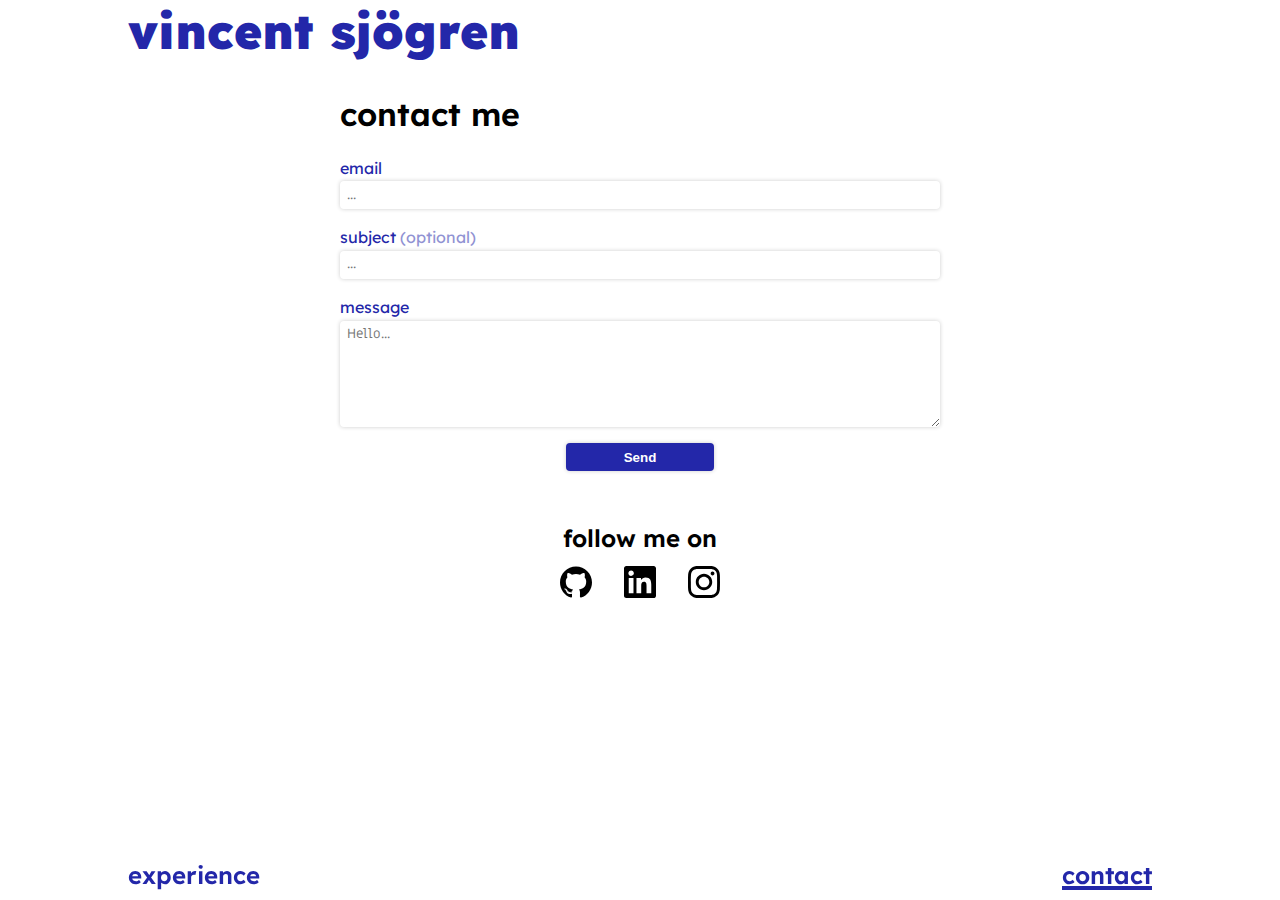
==== contact.html @ 97a60934 "initial commit" ====
<!DOCTYPE html>
<html lang="en">

<head>
    <meta charset="UTF-8">
    <meta name="viewport" content="width=device-width, initial-scale=1.0">
    <link rel="preconnect" href="https://fonts.googleapis.com">
    <link rel="preconnect" href="https://fonts.gstatic.com" crossorigin>
    <link
        href="https://fonts.googleapis.com/css2?family=Lexend:wght@400;500;600;700;800;900&family=Miriam+Libre&display=swap"
        rel="stylesheet">
    <link rel="stylesheet" type="text/css" href="css/color.css">
    <link rel="stylesheet" type="text/css" href="css/typography.css">
    <link rel="stylesheet" type="text/css" href="css/main.css">
    <link rel="stylesheet" type="text/css" href="css/form.css">
    <link rel="stylesheet" type="text/css" href="css/contact.css">
    <title>Vincent Sjögren - Contact</title>
</head>

<body>
    <header>
        <a class="logo" href="index.html" title="Home">
            Vincent Sjögren
        </a>
    </header>

    <main>
        <section>
            <h1>Contact Me</h1>
            <form action="" method="POST">
                <div class="input-container">
                    <label for="email">Email</label>
                    <input type="email" name="email" id="email"
                        placeholder="..." required>
                </div>
                <div class="input-container">
                    <label for="subject">Subject
                        <span class="semi-transparent">
                            (optional)
                        </span>
                    </label>
                    <input type="text" name="subject" id="subject"
                        placeholder="..." maxlength="50">
                </div>
                <div class="input-container">
                    <label for="message">Message</label>
                    <textarea name="message" id="message" cols="30" rows="8"
                        placeholder="Hello..." required></textarea>
                </div>
                <button name="contact_submit">Send</button>
            </form>
            <article class="social">
                <h2>Follow me on</h2>
                <div class="icon-container">
                    <!--
                        Icons downloaded from: https://github.com/gilbarbara/logos 
                    -->
                    <a class="icon-link" href="https://github.com/VinSjo"
                        title="Follow me on GitHub" target="_blank">
                        <svg class="icon" width="32px" height="32px"
                            viewBox="0 0 256 250" version="1.1"
                            xmlns="http://www.w3.org/2000/svg"
                            xmlns:xlink="http://www.w3.org/1999/xlink"
                            preserveAspectRatio="xMidYMid">
                            <g>
                                <path
                                    d="M128.00106,0 C57.3172926,0 0,57.3066942 0,128.00106 C0,184.555281 36.6761997,232.535542 87.534937,249.460899 C93.9320223,250.645779 96.280588,246.684165 96.280588,243.303333 C96.280588,240.251045 96.1618878,230.167899 96.106777,219.472176 C60.4967585,227.215235 52.9826207,204.369712 52.9826207,204.369712 C47.1599584,189.574598 38.770408,185.640538 38.770408,185.640538 C27.1568785,177.696113 39.6458206,177.859325 39.6458206,177.859325 C52.4993419,178.762293 59.267365,191.04987 59.267365,191.04987 C70.6837675,210.618423 89.2115753,204.961093 96.5158685,201.690482 C97.6647155,193.417512 100.981959,187.77078 104.642583,184.574357 C76.211799,181.33766 46.324819,170.362144 46.324819,121.315702 C46.324819,107.340889 51.3250588,95.9223682 59.5132437,86.9583937 C58.1842268,83.7344152 53.8029229,70.715562 60.7532354,53.0843636 C60.7532354,53.0843636 71.5019501,49.6441813 95.9626412,66.2049595 C106.172967,63.368876 117.123047,61.9465949 128.00106,61.8978432 C138.879073,61.9465949 149.837632,63.368876 160.067033,66.2049595 C184.49805,49.6441813 195.231926,53.0843636 195.231926,53.0843636 C202.199197,70.715562 197.815773,83.7344152 196.486756,86.9583937 C204.694018,95.9223682 209.660343,107.340889 209.660343,121.315702 C209.660343,170.478725 179.716133,181.303747 151.213281,184.472614 C155.80443,188.444828 159.895342,196.234518 159.895342,208.176593 C159.895342,225.303317 159.746968,239.087361 159.746968,243.303333 C159.746968,246.709601 162.05102,250.70089 168.53925,249.443941 C219.370432,232.499507 256,184.536204 256,128.00106 C256,57.3066942 198.691187,0 128.00106,0 Z M47.9405593,182.340212 C47.6586465,182.976105 46.6581745,183.166873 45.7467277,182.730227 C44.8183235,182.312656 44.2968914,181.445722 44.5978808,180.80771 C44.8734344,180.152739 45.876026,179.97045 46.8023103,180.409216 C47.7328342,180.826786 48.2627451,181.702199 47.9405593,182.340212 Z M54.2367892,187.958254 C53.6263318,188.524199 52.4329723,188.261363 51.6232682,187.366874 C50.7860088,186.474504 50.6291553,185.281144 51.2480912,184.70672 C51.8776254,184.140775 53.0349512,184.405731 53.8743302,185.298101 C54.7115892,186.201069 54.8748019,187.38595 54.2367892,187.958254 Z M58.5562413,195.146347 C57.7719732,195.691096 56.4895886,195.180261 55.6968417,194.042013 C54.9125733,192.903764 54.9125733,191.538713 55.713799,190.991845 C56.5086651,190.444977 57.7719732,190.936735 58.5753181,192.066505 C59.3574669,193.22383 59.3574669,194.58888 58.5562413,195.146347 Z M65.8613592,203.471174 C65.1597571,204.244846 63.6654083,204.03712 62.5716717,202.981538 C61.4524999,201.94927 61.1409122,200.484596 61.8446341,199.710926 C62.5547146,198.935137 64.0575422,199.15346 65.1597571,200.200564 C66.2704506,201.230712 66.6095936,202.705984 65.8613592,203.471174 Z M75.3025151,206.281542 C74.9930474,207.284134 73.553809,207.739857 72.1039724,207.313809 C70.6562556,206.875043 69.7087748,205.700761 70.0012857,204.687571 C70.302275,203.678621 71.7478721,203.20382 73.2083069,203.659543 C74.6539041,204.09619 75.6035048,205.261994 75.3025151,206.281542 Z M86.046947,207.473627 C86.0829806,208.529209 84.8535871,209.404622 83.3316829,209.4237 C81.8013,209.457614 80.563428,208.603398 80.5464708,207.564772 C80.5464708,206.498591 81.7483088,205.631657 83.2786917,205.606221 C84.8005962,205.576546 86.046947,206.424403 86.046947,207.473627 Z M96.6021471,207.069023 C96.7844366,208.099171 95.7267341,209.156872 94.215428,209.438785 C92.7295577,209.710099 91.3539086,209.074206 91.1652603,208.052538 C90.9808515,206.996955 92.0576306,205.939253 93.5413813,205.66582 C95.054807,205.402984 96.4092596,206.021919 96.6021471,207.069023 Z">
                                </path>
                            </g>
                        </svg>
                    </a>
                    <a class="icon-link"
                        href="https://www.linkedin.com/in/vincent-sj%C3%B6gren-547681159"
                        title="Follow me on Linkedin" target="_blank">
                        <svg class="icon" width="32px" height="32px"
                            viewBox="0 0 256 256" version="1.1"
                            xmlns="http://www.w3.org/2000/svg"
                            xmlns:xlink="http://www.w3.org/1999/xlink"
                            preserveAspectRatio="xMidYMid">
                            <g>
                                <path
                                    d="M218.123122,218.127392 L180.191928,218.127392 L180.191928,158.724263 C180.191928,144.559023 179.939053,126.323993 160.463756,126.323993 C140.707926,126.323993 137.685284,141.757585 137.685284,157.692986 L137.685284,218.123441 L99.7540894,218.123441 L99.7540894,95.9665207 L136.168036,95.9665207 L136.168036,112.660562 L136.677736,112.660562 C144.102746,99.9650027 157.908637,92.3824528 172.605689,92.9280076 C211.050535,92.9280076 218.138927,118.216023 218.138927,151.114151 L218.123122,218.127392 Z M56.9550587,79.2685282 C44.7981969,79.2707099 34.9413443,69.4171797 34.9391618,57.260052 C34.93698,45.1029244 44.7902948,35.2458562 56.9471566,35.2436736 C69.1040185,35.2414916 78.9608713,45.0950217 78.963054,57.2521493 C78.9641017,63.090208 76.6459976,68.6895714 72.5186979,72.8184433 C68.3913982,76.9473153 62.7929898,79.26748 56.9550587,79.2685282 M75.9206558,218.127392 L37.94995,218.127392 L37.94995,95.9665207 L75.9206558,95.9665207 L75.9206558,218.127392 Z M237.033403,0.0182577091 L18.8895249,0.0182577091 C8.57959469,-0.0980923971 0.124827038,8.16056231 -0.001,18.4706066 L-0.001,237.524091 C0.120519052,247.839103 8.57460631,256.105934 18.8895249,255.9977 L237.033403,255.9977 C247.368728,256.125818 255.855922,247.859464 255.999,237.524091 L255.999,18.4548016 C255.851624,8.12438979 247.363742,-0.133792868 237.033403,0.000790807055">
                                </path>
                            </g>
                        </svg>
                    </a>
                    <a class="icon-link"
                        href="https://www.instagram.com/vincentsjogren/"
                        title="Follow me on Instagram" target="_blank">
                        <svg class="icon" width="32px" height="32px"
                            viewBox="0 0 256 256" version="1.1"
                            xmlns="http://www.w3.org/2000/svg"
                            xmlns:xlink="http://www.w3.org/1999/xlink"
                            preserveAspectRatio="xMidYMid">
                            <g>
                                <path
                                    d="M127.999746,23.06353 C162.177385,23.06353 166.225393,23.1936027 179.722476,23.8094161 C192.20235,24.3789926 198.979853,26.4642218 203.490736,28.2166477 C209.464938,30.5386501 213.729395,33.3128586 218.208268,37.7917319 C222.687141,42.2706052 225.46135,46.5350617 227.782844,52.5092638 C229.535778,57.0201472 231.621007,63.7976504 232.190584,76.277016 C232.806397,89.7746075 232.93647,93.8226147 232.93647,128.000254 C232.93647,162.177893 232.806397,166.225901 232.190584,179.722984 C231.621007,192.202858 229.535778,198.980361 227.782844,203.491244 C225.46135,209.465446 222.687141,213.729903 218.208268,218.208776 C213.729395,222.687649 209.464938,225.461858 203.490736,227.783352 C198.979853,229.536286 192.20235,231.621516 179.722476,232.191092 C166.227425,232.806905 162.179418,232.936978 127.999746,232.936978 C93.8200742,232.936978 89.772067,232.806905 76.277016,232.191092 C63.7971424,231.621516 57.0196391,229.536286 52.5092638,227.783352 C46.5345536,225.461858 42.2700971,222.687649 37.7912238,218.208776 C33.3123505,213.729903 30.538142,209.465446 28.2166477,203.491244 C26.4637138,198.980361 24.3784845,192.202858 23.808908,179.723492 C23.1930946,166.225901 23.0630219,162.177893 23.0630219,128.000254 C23.0630219,93.8226147 23.1930946,89.7746075 23.808908,76.2775241 C24.3784845,63.7976504 26.4637138,57.0201472 28.2166477,52.5092638 C30.538142,46.5350617 33.3123505,42.2706052 37.7912238,37.7917319 C42.2700971,33.3128586 46.5345536,30.5386501 52.5092638,28.2166477 C57.0196391,26.4642218 63.7971424,24.3789926 76.2765079,23.8094161 C89.7740994,23.1936027 93.8221066,23.06353 127.999746,23.06353 M127.999746,0 C93.2367791,0 88.8783247,0.147348072 75.2257637,0.770274749 C61.601148,1.39218523 52.2968794,3.55566141 44.1546281,6.72008828 C35.7374966,9.99121548 28.5992446,14.3679613 21.4833489,21.483857 C14.3674532,28.5997527 9.99070739,35.7380046 6.71958019,44.1551362 C3.55515331,52.2973875 1.39167714,61.6016561 0.769766653,75.2262718 C0.146839975,88.8783247 0,93.2372872 0,128.000254 C0,162.763221 0.146839975,167.122183 0.769766653,180.774236 C1.39167714,194.398852 3.55515331,203.703121 6.71958019,211.845372 C9.99070739,220.261995 14.3674532,227.400755 21.4833489,234.516651 C28.5992446,241.632547 35.7374966,246.009293 44.1546281,249.28042 C52.2968794,252.444847 61.601148,254.608323 75.2257637,255.230233 C88.8783247,255.85316 93.2367791,256 127.999746,256 C162.762713,256 167.121675,255.85316 180.773728,255.230233 C194.398344,254.608323 203.702613,252.444847 211.844864,249.28042 C220.261995,246.009293 227.400247,241.632547 234.516143,234.516651 C241.632039,227.400755 246.008785,220.262503 249.279912,211.845372 C252.444339,203.703121 254.607815,194.398852 255.229725,180.774236 C255.852652,167.122183 256,162.763221 256,128.000254 C256,93.2372872 255.852652,88.8783247 255.229725,75.2262718 C254.607815,61.6016561 252.444339,52.2973875 249.279912,44.1551362 C246.008785,35.7380046 241.632039,28.5997527 234.516143,21.483857 C227.400247,14.3679613 220.261995,9.99121548 211.844864,6.72008828 C203.702613,3.55566141 194.398344,1.39218523 180.773728,0.770274749 C167.121675,0.147348072 162.762713,0 127.999746,0 Z M127.999746,62.2703115 C91.698262,62.2703115 62.2698034,91.69877 62.2698034,128.000254 C62.2698034,164.301738 91.698262,193.730197 127.999746,193.730197 C164.30123,193.730197 193.729689,164.301738 193.729689,128.000254 C193.729689,91.69877 164.30123,62.2703115 127.999746,62.2703115 Z M127.999746,170.667175 C104.435741,170.667175 85.3328252,151.564259 85.3328252,128.000254 C85.3328252,104.436249 104.435741,85.3333333 127.999746,85.3333333 C151.563751,85.3333333 170.666667,104.436249 170.666667,128.000254 C170.666667,151.564259 151.563751,170.667175 127.999746,170.667175 Z M211.686338,59.6734287 C211.686338,68.1566129 204.809755,75.0337031 196.326571,75.0337031 C187.843387,75.0337031 180.966297,68.1566129 180.966297,59.6734287 C180.966297,51.1902445 187.843387,44.3136624 196.326571,44.3136624 C204.809755,44.3136624 211.686338,51.1902445 211.686338,59.6734287 Z">
                                </path>
                            </g>
                        </svg>
                    </a>
                </div>
            </article>
        </section>
    </main>

    <nav>
        <a href="experience.html" title="My experience">Experience</a>
        <a class="current" href="contact.html" title="You are here">Contact</a>
    </nav>

</body>

</html>
---- css/color.css ----
:root {
	--bg-color: #ffffff;
	--bg-color-nav: rgba(255, 255, 255, 0.8);
	--text-color: #000000;
	--accent-color: #2327a9;
	--box-shadow: 0 0 4px rgba(0, 0, 0, 0.2);
}

*:focus {
	outline-color: var(--accent-color);
}

body {
	background-color: var(--bg-color);
	color: var(--text-color);
}

a {
	color: var(--accent-color);
	text-decoration-color: transparent;
}

a:hover {
	text-decoration-color: var(--accent-color);
}

nav {
	background-color: var(--bg-color-nav);
}

input,
textarea {
	box-shadow: var(--box-shadow);
}

label {
	color: var(--accent-color);
}

button {
	background-color: var(--accent-color);
	color: var(--bg-color);
	box-shadow: var(--box-shadow);
}

button:hover,
button:active,
button:focus {
	background-color: var(--bg-color);
	color: var(--accent-color);
}

iframe {
	box-shadow: var(--box-shadow);
}

li::before {
	color: var(--accent-color);
}

nav a.current {
	text-decoration-color: var(--accent-color);
}

nav a:hover,
.logo:hover {
	color: var(--link-color);
	text-decoration-color: var(--text-color);
}

.semi-transparent {
	opacity: 0.5;
}

.icon-link svg {
	fill: var(--text-color);
}

.icon-link:hover svg {
	fill: var(--accent-color);
}
---- css/typography.css ----
* {
	line-height: 160%;
}

body {
	font-family: "Lexend", Arial, Helvetica, sans-serif;
}

a {
	text-decoration-thickness: 0.15em;
}

h1 {
	font-size: 2rem;
}
h2 {
	font-size: 1.5rem;
}
h3 {
	font-size: 1.3rem;
}
h4 {
	font-size: 1rem;
}

h1,
h2,
h3,
h4 {
	font-weight: 600;
	text-transform: lowercase;
}

p {
	margin-top: 0.5em;
}

nav {
	font-size: 1.5rem;
	font-weight: 600;
	text-transform: lowercase;
}

li {
	font-weight: 500;
}

input:not([type="submit"]),
textarea {
	font-family: "Miriam Libre", "Courier New", Courier, monospace;
}

label {
	text-transform: lowercase;
}

button {
	font-weight: 600;
}

.logo {
	font-size: 2.25rem;
	font-weight: 900;
	text-decoration: none;
	text-transform: lowercase;
	line-height: 90%;
}

@media (min-width: 450px) {
	.logo {
		font-size: 3rem;
	}
}
---- css/main.css ----
:root {
	--body-padding: 10px;
	--max-content-width: 64rem;
}

* {
	box-sizing: border-box;
	margin: 0;
	padding: 0;
}

*:focus {
	outline-offset: 2px;
}

body {
	width: 100%;
	min-height: 100vh;
	padding: var(--body-padding);
}

header {
	width: 100%;
	margin: 0 auto;
	max-width: var(--max-content-width);
}

main {
	max-width: var(--max-content-width);
	display: flex;
	flex-direction: column;
	gap: 48px;
	margin: 0 auto;
	padding: 32px 0;
}

section {
	width: 100%;
	margin: 0 auto;
}

article {
	width: 100%;
	margin: 32px auto;
}

nav {
	max-width: var(--max-content-width);
	position: fixed;
	bottom: 0;
	left: var(--body-padding);
	right: var(--body-padding);
	margin: 0 auto;
	padding-bottom: 0.25em;
	display: flex;
	justify-content: space-between;
	z-index: 1;
}

nav a {
	display: block;
}

.logo {
	display: inline-block;
}
---- css/form.css ----
form {
	margin: 0 auto;
	display: grid;
	grid-auto-flow: row;
	gap: 16px;
	padding: 16px 0;
}

label,
input,
textarea,
button {
	border: none;
	display: block;
	width: 100%;
}

input,
textarea,
button {
	border-radius: 4px;
	padding: 0.25em 0.5em;
}

textarea {
	resize: vertical;
	height: 8em;
}

button {
	width: min(100%, 20ch);
	min-width: fit-content;
	justify-self: center;
}
---- css/contact.css ----
section {
	max-width: 60ch;
}

button {
	cursor: pointer;
	transition: all 0.1s ease-out;
}

button:hover {
	transform: scale(1.05);
}

.social h2 {
	text-align: center;
}

.icon-container {
	display: flex;
	justify-content: center;
	gap: 32px;
	padding-top: 8px;
}

.icon-link {
	display: inline-block;
	position: relative;
}

.icon-link {
	transition: var(--transition-transform);
}

.icon-link:hover {
	transform: scale(1.1);
}

.icon {
	height: 2rem;
	width: auto;
}
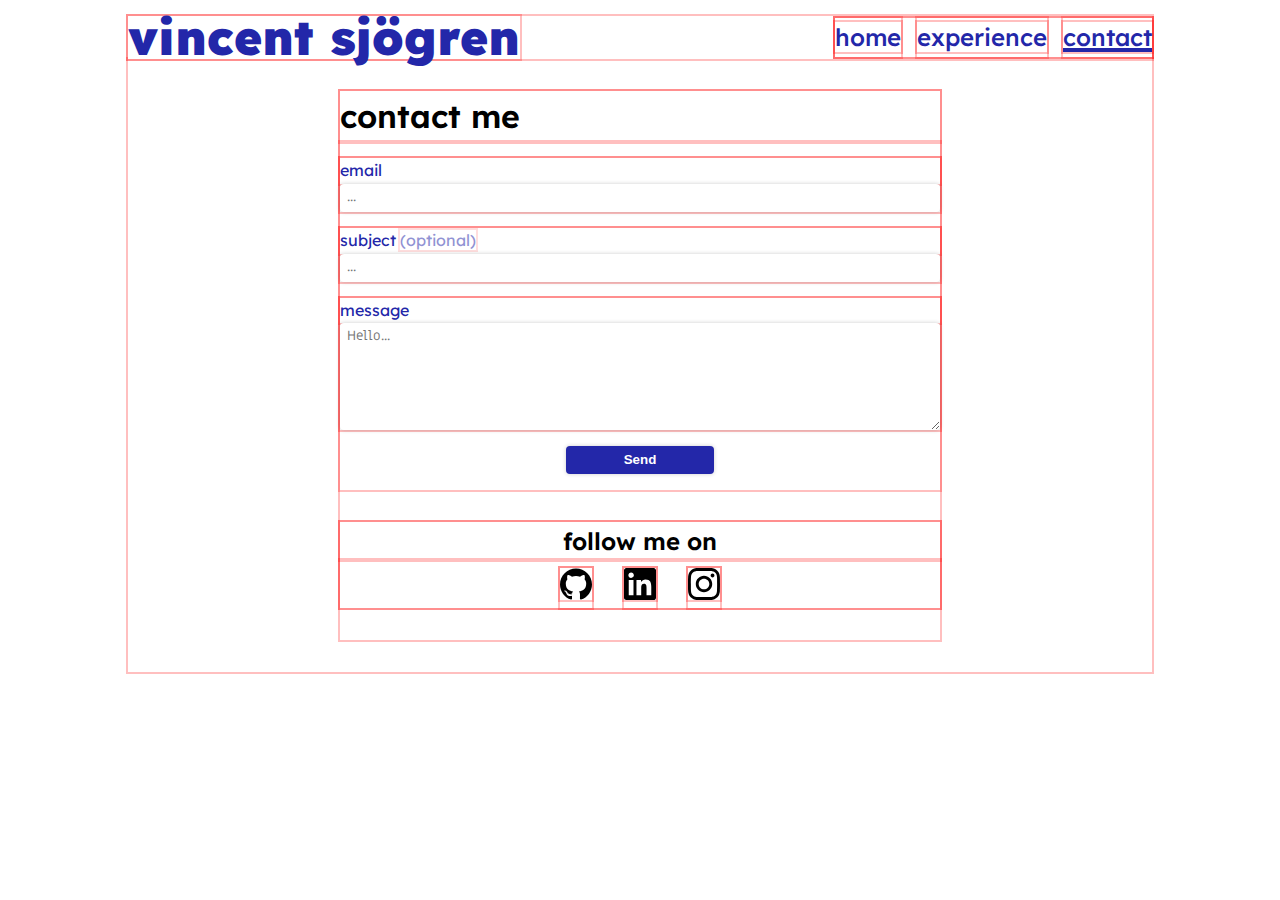
==== commit 62aa50a5: "replaced everything with another version that I built separately" ====
--- a/contact.html
+++ b/contact.html
@@ -4,24 +4,65 @@
 <head>
     <meta charset="UTF-8">
     <meta name="viewport" content="width=device-width, initial-scale=1.0">
+
+    <!-- PRECONNECT: -->
     <link rel="preconnect" href="https://fonts.googleapis.com">
-    <link rel="preconnect" href="https://fonts.gstatic.com" crossorigin>
+    <link rel="preconnect" href="https://fonts.gstatic.com"
+        crossorigin="anonymous">
+
+    <!-- REMOTE CSS: -->
     <link
         href="https://fonts.googleapis.com/css2?family=Lexend:wght@400;500;600;700;800;900&family=Miriam+Libre&display=swap"
         rel="stylesheet">
-    <link rel="stylesheet" type="text/css" href="css/color.css">
-    <link rel="stylesheet" type="text/css" href="css/typography.css">
-    <link rel="stylesheet" type="text/css" href="css/main.css">
-    <link rel="stylesheet" type="text/css" href="css/form.css">
-    <link rel="stylesheet" type="text/css" href="css/contact.css">
-    <title>Vincent Sjögren - Contact</title>
+
+    <!-- LOCAL CSS: -->
+    <link rel="stylesheet" type="text/css" href="/css/typography.css">
+    <link rel="stylesheet" type="text/css" href="/css/color.css">
+    <link rel="stylesheet" type="text/css" href="/css/main.css">
+    <link rel="stylesheet" type="text/css" href="/css/components/nav.css">
+    <link rel="stylesheet" type="text/css" href="/css/components/form.css">
+    <link rel="stylesheet" type="text/css" href="/css/pages/contact.css">
+
+    <!-- REMOTE JS: -->
+    <script src="https://code.jquery.com/jquery-3.6.0.min.js"
+        integrity="sha256-/xUj+3OJU5yExlq6GSYGSHk7tPXikynS7ogEvDej/m4="
+        crossorigin="anonymous"></script>
+
+    <!-- LOCAL JS: -->
+    <script src="/js/main.js" type="module"></script>
+
+    <title>Vincent Sjögren - Kunskapskontroll 4</title>
 </head>
 
 <body>
+
     <header>
-        <a class="logo" href="index.html" title="Home">
+        <a class="logo" href="/" title="Home">
             Vincent Sjögren
         </a>
+        <nav>
+            <button class="icon burger">
+                <svg width="32" height="32" viewBox="0 0 32 32" fill="none"
+                    xmlns="http://www.w3.org/2000/svg">
+                    <rect y="4" width="32" height="4" />
+                    <rect y="14" width="32" height="4" />
+                    <rect y="24" width="32" height="4" />
+                </svg>
+                Menu
+            </button>
+            <ul class="nav-links">
+                <li>
+                    <a href="/" title="Home">Home</a>
+                </li>
+                <li>
+                    <a href="/experience.html"
+                        title="My experience">Experience</a>
+                </li>
+                <li>
+                    <a href="/contact.html" title="Contact me">Contact</a>
+                </li>
+            </ul>
+        </nav>
     </header>
 
     <main>
@@ -35,7 +76,7 @@
                 </div>
                 <div class="input-container">
                     <label for="subject">Subject
-                        <span class="semi-transparent">
+                        <span class="optional">
                             (optional)
                         </span>
                     </label>
@@ -53,8 +94,8 @@
                 <h2>Follow me on</h2>
                 <div class="icon-container">
                     <!--
-                        Icons downloaded from: https://github.com/gilbarbara/logos 
-                    -->
+                            Icons downloaded from: https://github.com/gilbarbara/logos 
+                        -->
                     <a class="icon-link" href="https://github.com/VinSjo"
                         title="Follow me on GitHub" target="_blank">
                         <svg class="icon" width="32px" height="32px"
@@ -104,11 +145,6 @@
         </section>
     </main>
 
-    <nav>
-        <a href="experience.html" title="My experience">Experience</a>
-        <a class="current" href="contact.html" title="You are here">Contact</a>
-    </nav>
-
 </body>
 
 </html>--- a/css/typography.css
+++ b/css/typography.css
@@ -1,9 +1,20 @@
+:root {
+	--main-font: 'Lexend', Arial, Helvetica, sans-serif;
+	--input-font: 'Miriam Libre', 'Courier New', Courier, monospace;
+	--font-size-body: 1rem;
+	--font-size-h3: 1.3rem;
+	--font-size-h2: 1.5rem;
+	--font-size-h1: 2rem;
+	--font-size-logo: 2.25rem;
+}
+
 * {
 	line-height: 160%;
 }
 
 body {
-	font-family: "Lexend", Arial, Helvetica, sans-serif;
+	font-family: var(--main-font);
+	font-size: var(--font-size-body);
 }
 
 a {
@@ -11,16 +22,16 @@
 }
 
 h1 {
-	font-size: 2rem;
+	font-size: var(--font-size-h1);
 }
 h2 {
-	font-size: 1.5rem;
+	font-size: var(--font-size-h2);
 }
 h3 {
-	font-size: 1.3rem;
+	font-size: var(--font-size-h3);
 }
 h4 {
-	font-size: 1rem;
+	font-size: var(--font-size-body);
 }
 
 h1,
@@ -28,46 +39,67 @@
 h3,
 h4 {
 	font-weight: 600;
+}
+
+p {
+	margin-top: 1em;
+}
+
+.logo,
+nav,
+label,
+h1,
+h2,
+h3,
+h4 {
 	text-transform: lowercase;
 }
 
-p {
-	margin-top: 0.5em;
-}
-
-nav {
-	font-size: 1.5rem;
+.nav-links {
+	font-size: var(--font-size-h2);
 	font-weight: 600;
-	text-transform: lowercase;
+	text-align: right;
 }
 
 li {
 	font-weight: 500;
 }
-
-input:not([type="submit"]),
-textarea {
-	font-family: "Miriam Libre", "Courier New", Courier, monospace;
+li::before {
+	font-weight: 700;
+	font-size: var(--font-size-h3);
 }
 
-label {
-	text-transform: lowercase;
+input:not([type='submit']),
+textarea {
+	font-family: var(--input-font);
 }
 
 button {
 	font-weight: 600;
 }
 
+button.icon {
+	font-size: 0;
+}
+
 .logo {
-	font-size: 2.25rem;
+	font-size: var(--font-size-logo);
 	font-weight: 900;
 	text-decoration: none;
-	text-transform: lowercase;
 	line-height: 90%;
 }
 
-@media (min-width: 450px) {
-	.logo {
-		font-size: 3rem;
+.animation-caption {
+	text-align: center;
+	font-size: var(--font-size-h1);
+	white-space: nowrap;
+}
+
+@media only screen and (min-width: 768px) {
+	:root {
+		--font-size-logo: 3rem;
+	}
+	.nav-links {
+		text-align: center;
 	}
 }
--- a/css/color.css
+++ b/css/color.css
@@ -1,9 +1,12 @@
 :root {
-	--bg-color: #ffffff;
+	--bg-color: white;
 	--bg-color-nav: rgba(255, 255, 255, 0.8);
 	--text-color: #000000;
 	--accent-color: #2327a9;
 	--box-shadow: 0 0 4px rgba(0, 0, 0, 0.2);
+	--swiper-theme-color: white;
+	--swiper-pagination-bullet-inactive-color: rgba(255, 255, 255, 0.5);
+	--semi-transparent: 0.5;
 }
 
 *:focus {
@@ -20,12 +23,12 @@
 	text-decoration-color: transparent;
 }
 
+header {
+	background-color: var(--bg-color);
+}
+
 a:hover {
 	text-decoration-color: var(--accent-color);
-}
-
-nav {
-	background-color: var(--bg-color-nav);
 }
 
 input,
@@ -37,7 +40,7 @@
 	color: var(--accent-color);
 }
 
-button {
+button:not(.icon) {
 	background-color: var(--accent-color);
 	color: var(--bg-color);
 	box-shadow: var(--box-shadow);
@@ -54,28 +57,61 @@
 	box-shadow: var(--box-shadow);
 }
 
+button.icon,
+button.icon:hover,
+button.icon:active,
+button.icon:focus {
+	background-color: transparent;
+}
+
+label .optional {
+	opacity: var(--semi-transparent);
+}
+
 li::before {
 	color: var(--accent-color);
 }
 
-nav a.current {
+.icon-link svg,
+button.icon svg {
+	fill: var(--text-color);
+}
+button.icon.swiper-zoom svg {
+	fill: var(--swiper-theme-color);
+}
+
+button.icon.burger svg {
+	fill: var(--accent-color);
+}
+
+button.icon.burger:hover svg {
+	fill: var(--text-color);
+}
+
+.icon-link svg:hover,
+button.icon:hover svg {
+	fill: var(--accent-color);
+}
+
+.nav-links {
+	background-color: var(--bg-color);
+}
+
+a.current {
 	text-decoration-color: var(--accent-color);
 }
 
-nav a:hover,
+a:hover,
 .logo:hover {
-	color: var(--link-color);
+	color: var(--text-color);
 	text-decoration-color: var(--text-color);
 }
 
-.semi-transparent {
-	opacity: 0.5;
+.swiper-nav:hover {
+	color: var(--accent-color);
 }
 
-.icon-link svg {
-	fill: var(--text-color);
+.swiper-pagination-bullet-active,
+.swiper-pagination-bullet:hover {
+	background-color: var(--accent-color);
 }
-
-.icon-link:hover svg {
-	fill: var(--accent-color);
-}
--- a/css/main.css
+++ b/css/main.css
@@ -1,66 +1,93 @@
 :root {
-	--body-padding: 10px;
-	--max-content-width: 64rem;
+	--outer-padding: 1rem;
+	--max-content-width: 1024px;
 }
 
 * {
 	box-sizing: border-box;
 	margin: 0;
 	padding: 0;
+	box-shadow: 0 0 0 2px rgba(255, 0, 0, 0.25);
 }
 
 *:focus {
 	outline-offset: 2px;
 }
 
+html,
 body {
-	width: 100%;
+	width: 100vw;
 	min-height: 100vh;
-	padding: var(--body-padding);
+	overflow-x: hidden;
+}
+
+body {
+	position: relative;
+	padding: var(--outer-padding);
+}
+
+header,
+main,
+footer,
+section {
+	margin: 0 auto;
 }
 
 header {
 	width: 100%;
-	margin: 0 auto;
 	max-width: var(--max-content-width);
+	display: flex;
+	justify-content: space-between;
+	align-items: center;
+	overflow: visible;
+	position: relative;
+	z-index: 10;
 }
 
 main {
+	position: relative;
 	max-width: var(--max-content-width);
 	display: flex;
 	flex-direction: column;
-	gap: 48px;
-	margin: 0 auto;
-	padding: 32px 0;
+	gap: 3em;
+	padding: 2em 0;
 }
 
 section {
 	width: 100%;
-	margin: 0 auto;
 }
 
 article {
 	width: 100%;
-	margin: 32px auto;
+	margin: 2em auto;
 }
 
-nav {
-	max-width: var(--max-content-width);
-	position: fixed;
-	bottom: 0;
-	left: var(--body-padding);
-	right: var(--body-padding);
-	margin: 0 auto;
-	padding-bottom: 0.25em;
-	display: flex;
-	justify-content: space-between;
-	z-index: 1;
-}
-
-nav a {
-	display: block;
+ul {
+	list-style-type: none;
 }
 
 .logo {
 	display: inline-block;
 }
+
+button.icon {
+	height: 2em;
+	width: fit-content;
+	outline: none;
+	border: none;
+	border-radius: 0;
+	cursor: pointer;
+	padding: 0;
+}
+
+button.icon svg {
+	height: 100%;
+	width: auto;
+	overflow: visible;
+}
+
+article li::before {
+	content: '#';
+	display: inline-block;
+	padding-right: 0.5em;
+}
--- a/css/components/nav.css
+++ b/css/components/nav.css
@@ -0,0 +1,84 @@
+nav {
+	height: 100%;
+	overflow: visible;
+	position: relative;
+	display: flex;
+	justify-content: center;
+	align-items: center;
+}
+
+button.icon.burger {
+	height: 100%;
+}
+
+.nav-links,
+.nav-links li {
+	opacity: 0;
+	transform: translateX(150%);
+	transition-property: transform, opacity;
+	transition-timing-function: ease-in-out;
+	transition-duration: 0s;
+}
+
+.nav-links {
+	position: absolute;
+	top: 100%;
+	right: 0;
+	display: flex;
+	flex-direction: column;
+	gap: 2em;
+	padding: 2em var(--outer-padding);
+	transition-duration: 0.25s;
+}
+
+.nav-links li {
+	transition-duration: 0.5s;
+}
+
+.open .nav-links {
+	z-index: 10;
+	transform: translateX(var(--outer-padding));
+	opacity: 1;
+}
+
+.open .nav-links li {
+	opacity: 1;
+	transform: translateX(0);
+}
+
+button.icon.burger rect {
+	transform-origin: center;
+	transition: transform 0.2s ease-in-out;
+}
+
+.open button.icon.burger rect:nth-child(1) {
+	transform: rotate(135deg) translateY(31.25%);
+}
+
+.open button.icon.burger rect:nth-child(2) {
+	transform: rotate(225deg);
+}
+
+.open button.icon.burger rect:nth-child(3) {
+	transform: rotate(315deg) translateY(-31.25%);
+}
+
+@media only screen and (min-width: 768px) {
+	button.icon.burger {
+		display: none;
+	}
+	.nav-links {
+		opacity: 1;
+		padding: 0;
+		gap: 1rem;
+		flex-direction: row;
+		position: initial;
+		transition: initial;
+		transform: initial;
+	}
+	.nav-links li {
+		opacity: 1;
+		transform: initial;
+		transition: initial;
+	}
+}
--- a/css/components/form.css
+++ b/css/components/form.css
@@ -0,0 +1,34 @@
+form {
+	margin: 0 auto;
+	display: grid;
+	grid-auto-flow: row;
+	gap: 16px;
+	padding: 16px 0;
+}
+
+label,
+input,
+textarea,
+button {
+	border: none;
+	display: block;
+	width: 100%;
+}
+
+input,
+textarea,
+button {
+	border-radius: 4px;
+	padding: 0.25em 0.5em;
+}
+
+textarea {
+	resize: vertical;
+	height: 8em;
+}
+
+form button {
+	width: min(100%, 20ch);
+	min-width: fit-content;
+	justify-self: center;
+}
--- a/css/pages/contact.css
+++ b/css/pages/contact.css
@@ -0,0 +1,41 @@
+section {
+	max-width: 60ch;
+}
+
+button {
+	cursor: pointer;
+	transition: all 0.1s ease-out;
+}
+
+button:hover {
+	transform: scale(1.05);
+}
+
+.social h2 {
+	text-align: center;
+}
+
+.icon-container {
+	display: flex;
+	justify-content: center;
+	gap: 32px;
+	padding-top: 8px;
+}
+
+.icon-link {
+	display: inline-block;
+	position: relative;
+}
+
+.icon-link {
+	transition: var(--transition-transform);
+}
+
+.icon-link:hover {
+	transform: scale(1.1);
+}
+
+.icon {
+	height: 2rem;
+	width: auto;
+}
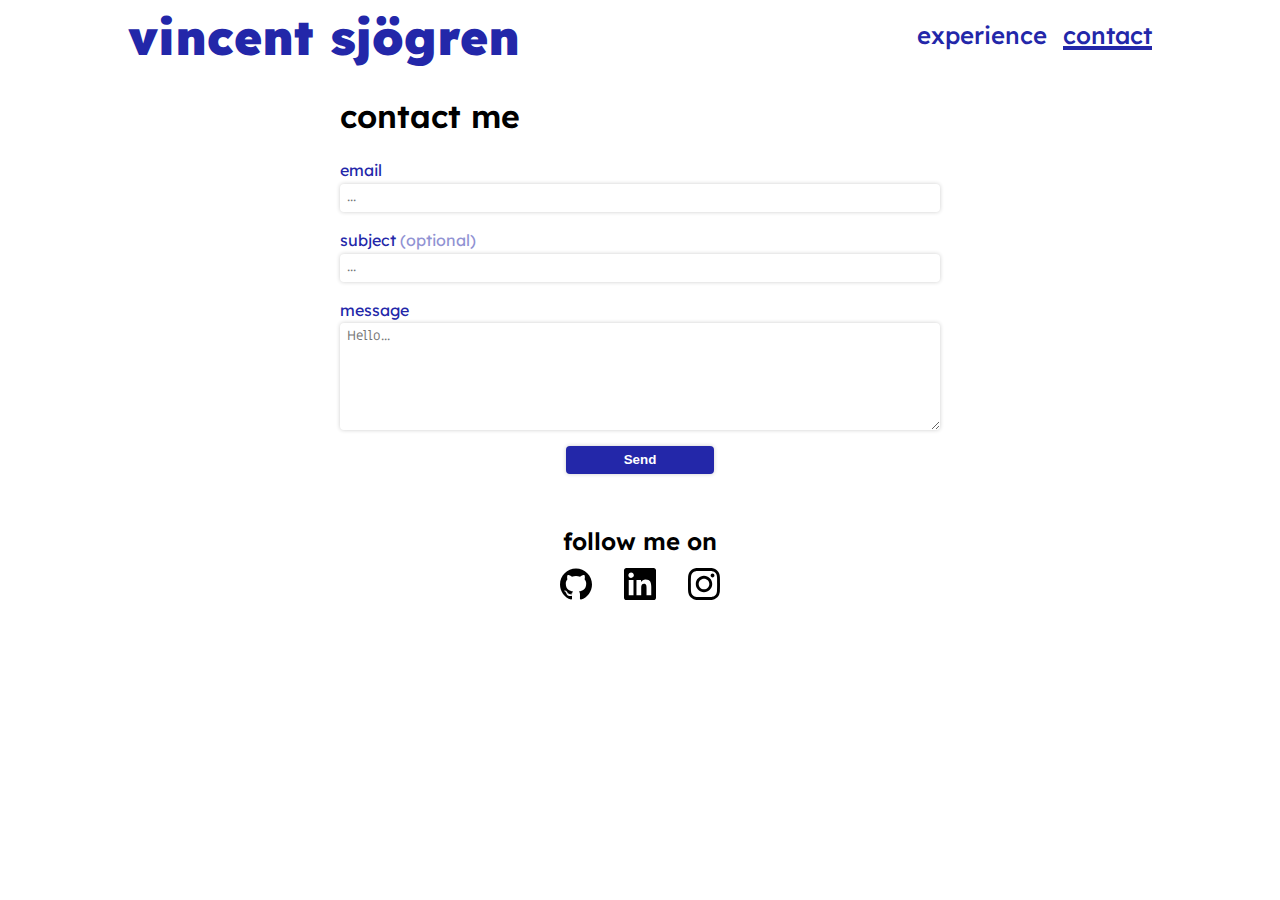
==== commit 2a176890: "reduced a bit of repetition on contact-page" ====
--- a/contact.html
+++ b/contact.html
@@ -92,15 +92,14 @@
             </form>
             <article class="social">
                 <h2>Follow me on</h2>
-                <div class="icon-container">
+                <div class="social-icons">
                     <!--
                             Icons downloaded from: https://github.com/gilbarbara/logos 
                         -->
-                    <a class="icon-link" href="https://github.com/VinSjo"
+                    <a class="icon" href="https://github.com/VinSjo"
                         title="Follow me on GitHub" target="_blank">
-                        <svg class="icon" width="32px" height="32px"
-                            viewBox="0 0 256 250" version="1.1"
-                            xmlns="http://www.w3.org/2000/svg"
+                        <svg width="32px" height="32px" viewBox="0 0 256 250"
+                            version="1.1" xmlns="http://www.w3.org/2000/svg"
                             xmlns:xlink="http://www.w3.org/1999/xlink"
                             preserveAspectRatio="xMidYMid">
                             <g>
@@ -110,12 +109,11 @@
                             </g>
                         </svg>
                     </a>
-                    <a class="icon-link"
+                    <a class="icon"
                         href="https://www.linkedin.com/in/vincent-sj%C3%B6gren-547681159"
                         title="Follow me on Linkedin" target="_blank">
-                        <svg class="icon" width="32px" height="32px"
-                            viewBox="0 0 256 256" version="1.1"
-                            xmlns="http://www.w3.org/2000/svg"
+                        <svg width="32px" height="32px" viewBox="0 0 256 256"
+                            version="1.1" xmlns="http://www.w3.org/2000/svg"
                             xmlns:xlink="http://www.w3.org/1999/xlink"
                             preserveAspectRatio="xMidYMid">
                             <g>
@@ -125,12 +123,11 @@
                             </g>
                         </svg>
                     </a>
-                    <a class="icon-link"
+                    <a class="icon"
                         href="https://www.instagram.com/vincentsjogren/"
                         title="Follow me on Instagram" target="_blank">
-                        <svg class="icon" width="32px" height="32px"
-                            viewBox="0 0 256 256" version="1.1"
-                            xmlns="http://www.w3.org/2000/svg"
+                        <svg width="32px" height="32px" viewBox="0 0 256 256"
+                            version="1.1" xmlns="http://www.w3.org/2000/svg"
                             xmlns:xlink="http://www.w3.org/1999/xlink"
                             preserveAspectRatio="xMidYMid">
                             <g>
--- a/css/typography.css
+++ b/css/typography.css
@@ -46,6 +46,7 @@
 }
 
 .logo,
+.project-links,
 nav,
 label,
 h1,
@@ -89,17 +90,31 @@
 	line-height: 90%;
 }
 
+.project-links {
+	font-weight: 700;
+}
+
 .animation-caption {
 	text-align: center;
-	font-size: var(--font-size-h1);
+	font-size: var(--font-size-h2);
 	white-space: nowrap;
+	font-weight: 900;
 }
 
-@media only screen and (min-width: 768px) {
+@media (min-height: 768px) and (max-width: 768px), (min-width: 768px) {
+	.animation-caption {
+		font-size: var(--font-size-h1);
+	}
+}
+
+@media (min-width: 768px) {
 	:root {
 		--font-size-logo: 3rem;
 	}
 	.nav-links {
 		text-align: center;
 	}
+	.project:nth-of-type(odd) .title {
+		text-align: right;
+	}
 }
--- a/css/color.css
+++ b/css/color.css
@@ -1,11 +1,10 @@
 :root {
 	--bg-color: white;
-	--bg-color-nav: rgba(255, 255, 255, 0.8);
+	--bg-color-header: rgba(255, 255, 255, 0.8);
 	--text-color: #000000;
 	--accent-color: #2327a9;
 	--box-shadow: 0 0 4px rgba(0, 0, 0, 0.2);
 	--swiper-theme-color: white;
-	--swiper-pagination-bullet-inactive-color: rgba(255, 255, 255, 0.5);
 	--semi-transparent: 0.5;
 }
 
@@ -24,11 +23,7 @@
 }
 
 header {
-	background-color: var(--bg-color);
-}
-
-a:hover {
-	text-decoration-color: var(--accent-color);
+	background-color: var(--bg-color-header);
 }
 
 input,
@@ -72,46 +67,65 @@
 	color: var(--accent-color);
 }
 
-.icon-link svg,
+a.icon svg,
 button.icon svg {
 	fill: var(--text-color);
-}
-button.icon.swiper-zoom svg {
-	fill: var(--swiper-theme-color);
 }
 
 button.icon.burger svg {
 	fill: var(--accent-color);
 }
 
-button.icon.burger:hover svg {
-	fill: var(--text-color);
-}
-
-.icon-link svg:hover,
-button.icon:hover svg {
-	fill: var(--accent-color);
+button.icon.zoom svg {
+	fill: var(--swiper-theme-color);
 }
 
 .nav-links {
-	background-color: var(--bg-color);
+	background-color: var(--bg-color-header);
 }
 
 a.current {
 	text-decoration-color: var(--accent-color);
 }
 
-a:hover,
-.logo:hover {
-	color: var(--text-color);
-	text-decoration-color: var(--text-color);
+.swiper-pagination-bullet {
+	background-color: rgba(255, 255, 255, 0.75);
+	box-shadow: 0 0 2px 1px rgba(0, 0, 0, 0.25);
 }
 
-.swiper-nav:hover {
-	color: var(--accent-color);
+.swiper-pagination-bullet-active {
+	background-color: var(--accent-color);
 }
 
-.swiper-pagination-bullet-active,
-.swiper-pagination-bullet:hover {
-	background-color: var(--accent-color);
+.swiper.zoom {
+	background-color: rgba(0, 0, 0, 0.75);
 }
+
+.animation-caption {
+	text-shadow: 1px 1px var(--bg-color);
+}
+
+@media (hover: hover) {
+	a:hover {
+		text-decoration-color: var(--accent-color);
+	}
+	nav a:hover,
+	.logo:hover {
+		color: var(--text-color);
+		text-decoration-color: var(--text-color);
+	}
+	button.icon.burger:hover svg {
+		fill: var(--text-color);
+	}
+
+	a.icon:hover svg,
+	button.icon:hover svg {
+		fill: var(--accent-color);
+	}
+	.swiper-pagination-bullet:hover {
+		background-color: var(--accent-color);
+	}
+	.swiper-nav:hover {
+		color: var(--accent-color);
+	}
+}
--- a/css/main.css
+++ b/css/main.css
@@ -7,7 +7,7 @@
 	box-sizing: border-box;
 	margin: 0;
 	padding: 0;
-	box-shadow: 0 0 0 2px rgba(255, 0, 0, 0.25);
+	/* box-shadow: 0 0 0 2px rgba(255, 0, 0, 0.25); */
 }
 
 *:focus {
@@ -38,7 +38,7 @@
 	max-width: var(--max-content-width);
 	display: flex;
 	justify-content: space-between;
-	align-items: center;
+	align-items: flex-start;
 	overflow: visible;
 	position: relative;
 	z-index: 10;
@@ -66,27 +66,44 @@
 	list-style-type: none;
 }
 
+button:not(:disabled) {
+	cursor: pointer;
+}
+
 .logo {
 	display: inline-block;
 }
 
-button.icon {
+.logo,
+a,
+button,
+.icon svg {
+	transition: all 0.15s ease;
+}
+
+button.icon,
+a.icon {
 	height: 2em;
 	width: fit-content;
+	display: inline-block;
+	position: relative;
+}
+
+button.icon {
 	outline: none;
 	border: none;
 	border-radius: 0;
-	cursor: pointer;
 	padding: 0;
 }
 
-button.icon svg {
+button.icon svg,
+a.icon svg {
 	height: 100%;
 	width: auto;
 	overflow: visible;
 }
 
-article li::before {
+main li::before {
 	content: '#';
 	display: inline-block;
 	padding-right: 0.5em;
--- a/css/components/nav.css
+++ b/css/components/nav.css
@@ -39,6 +39,7 @@
 	z-index: 10;
 	transform: translateX(var(--outer-padding));
 	opacity: 1;
+	min-height: 50vh;
 }
 
 .open .nav-links li {
@@ -52,19 +53,22 @@
 }
 
 .open button.icon.burger rect:nth-child(1) {
-	transform: rotate(135deg) translateY(31.25%);
+	transform: rotate(-135deg) translateY(31.25%);
 }
 
 .open button.icon.burger rect:nth-child(2) {
-	transform: rotate(225deg);
+	transform: rotate(-135deg);
 }
 
 .open button.icon.burger rect:nth-child(3) {
-	transform: rotate(315deg) translateY(-31.25%);
+	transform: rotate(135deg) translateY(-31.25%);
 }
 
 @media only screen and (min-width: 768px) {
 	button.icon.burger {
+		display: none;
+	}
+	.nav-links li:first-child {
 		display: none;
 	}
 	.nav-links {
--- a/css/pages/contact.css
+++ b/css/pages/contact.css
@@ -1,41 +1,23 @@
 section {
 	max-width: 60ch;
-}
-
-button {
-	cursor: pointer;
-	transition: all 0.1s ease-out;
-}
-
-button:hover {
-	transform: scale(1.05);
 }
 
 .social h2 {
 	text-align: center;
 }
 
-.icon-container {
+.social-icons {
 	display: flex;
 	justify-content: center;
-	gap: 32px;
-	padding-top: 8px;
+	gap: 2em;
+	padding-top: 0.5em;
 }
 
-.icon-link {
-	display: inline-block;
-	position: relative;
+@media (hover: hover) {
+	button:hover {
+		transform: scale(1.05);
+	}
+	a.icon:hover {
+		transform: scale(1.1);
+	}
 }
-
-.icon-link {
-	transition: var(--transition-transform);
-}
-
-.icon-link:hover {
-	transform: scale(1.1);
-}
-
-.icon {
-	height: 2rem;
-	width: auto;
-}
